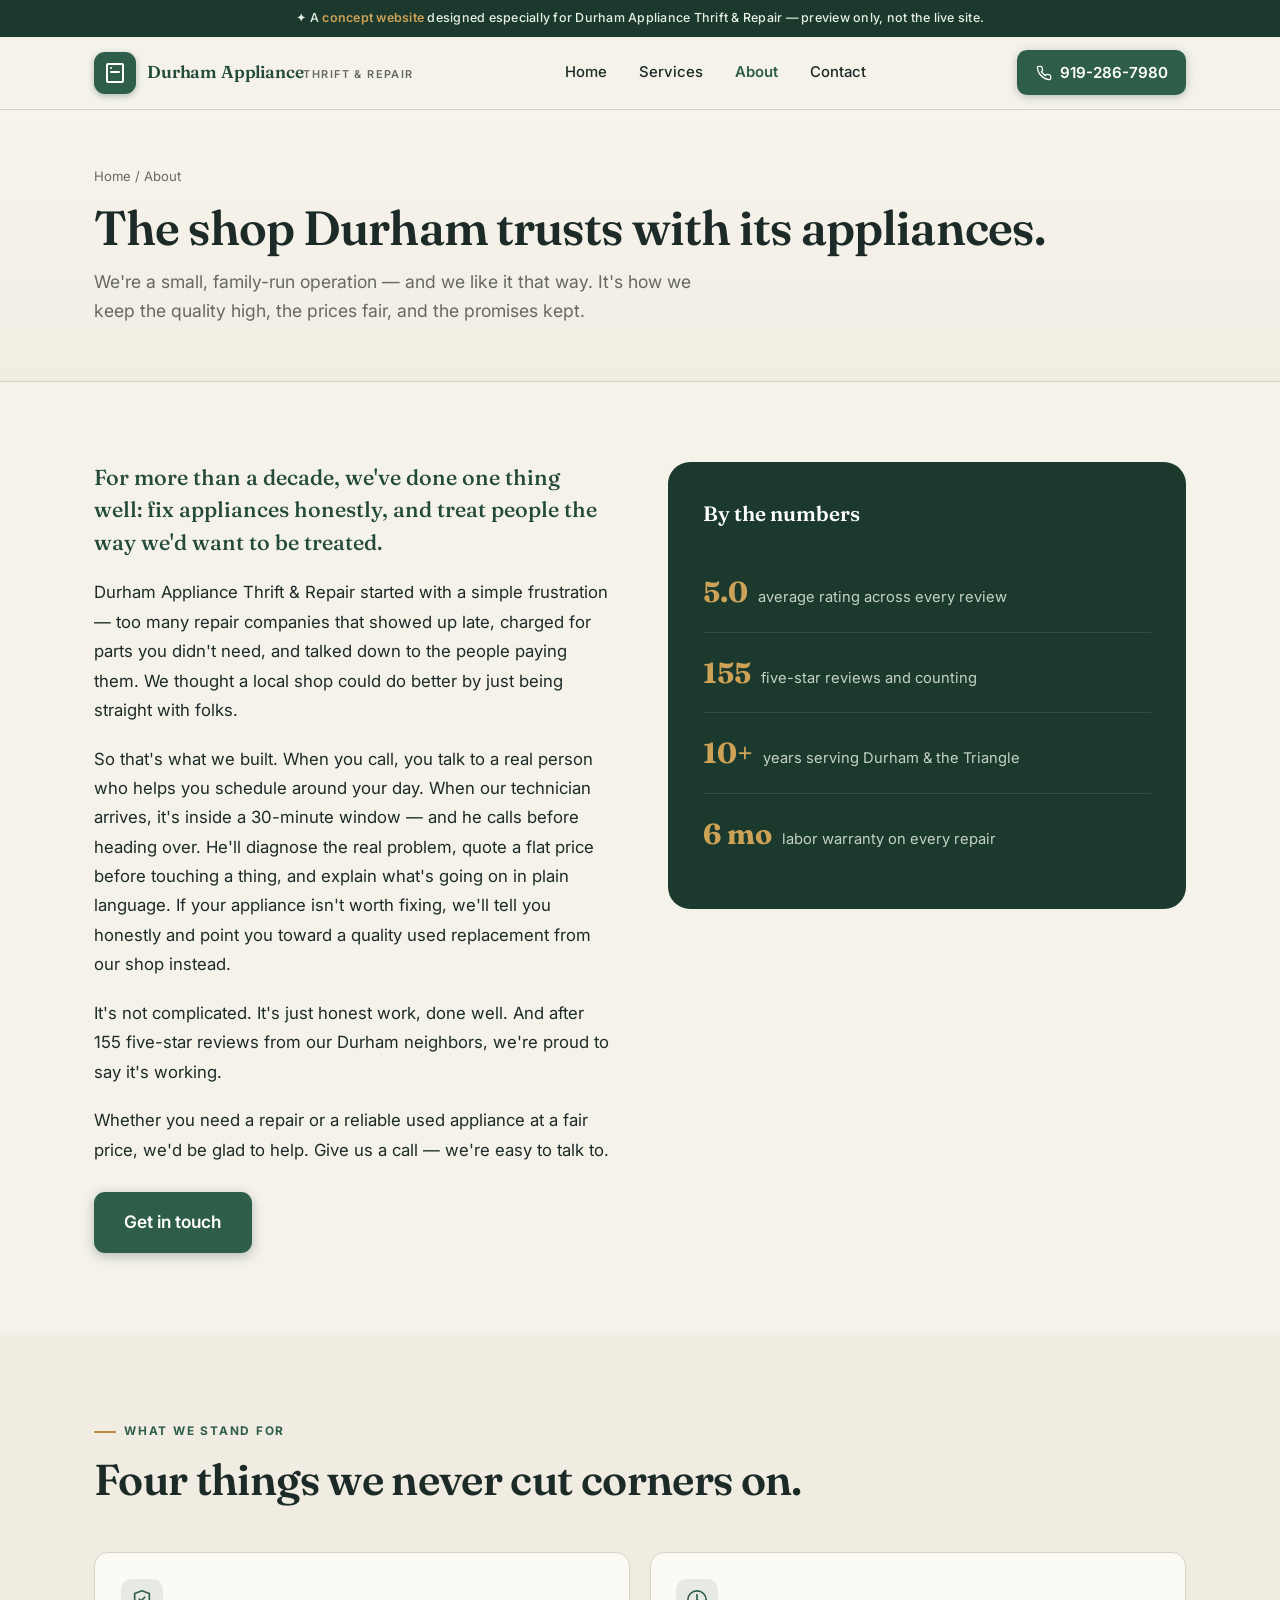
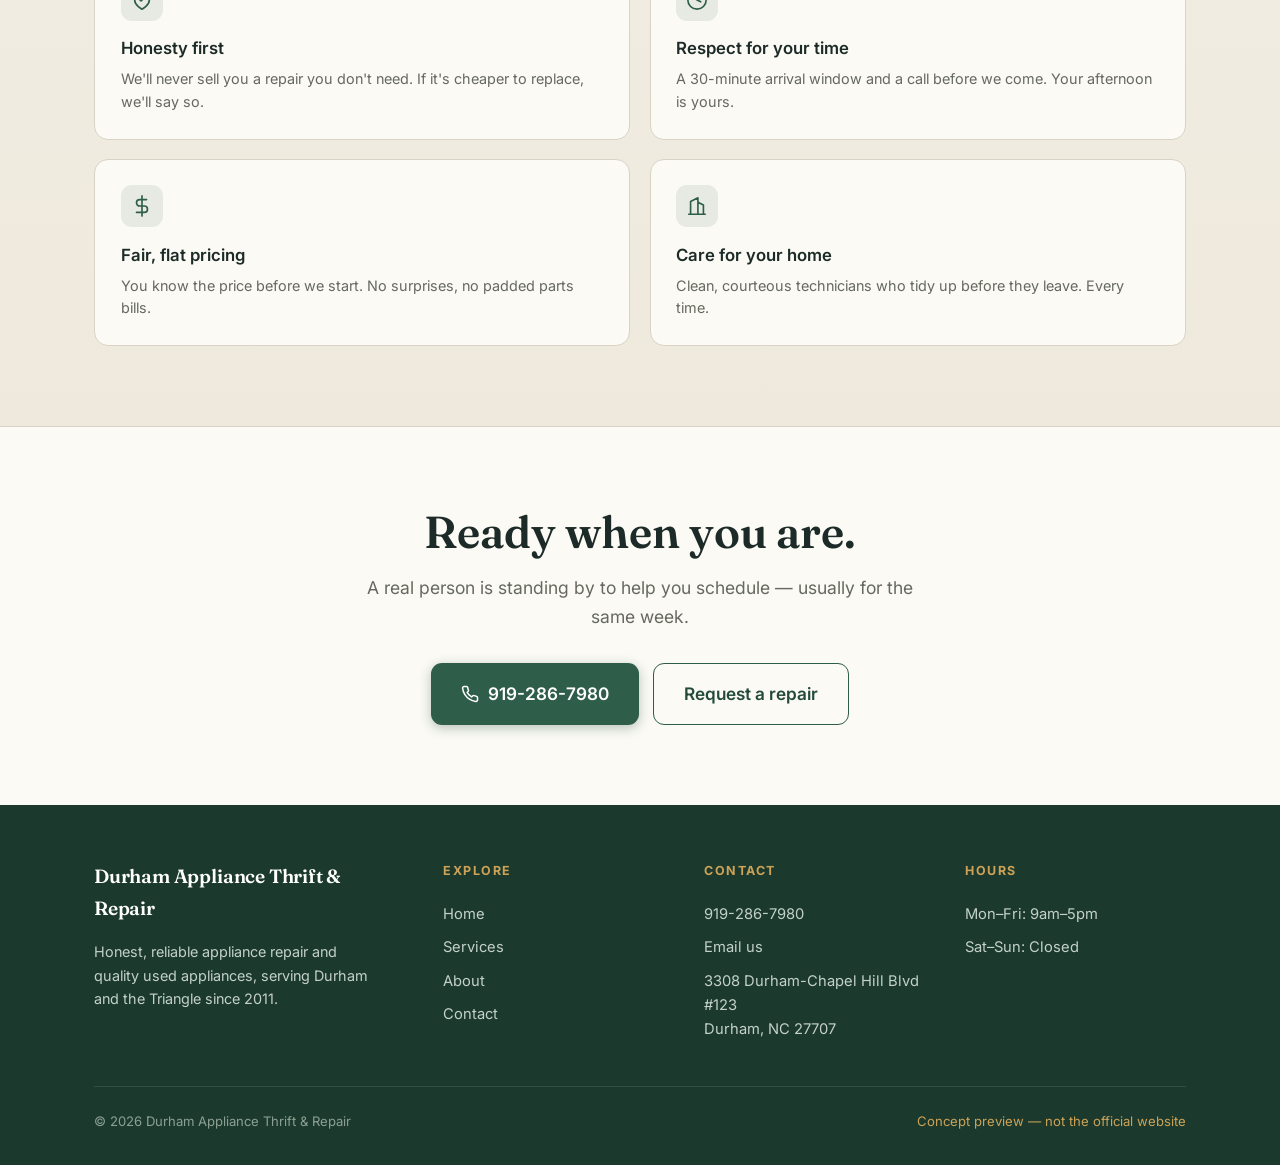
==== about.html @ 08f1b938 "feat: initial concept site for Durham Appliance Thrift & Repair" ====
<!DOCTYPE html>
<html lang="en">
<head>
<script>document.documentElement.classList.add("js")</script>
<meta charset="UTF-8">
<meta name="viewport" content="width=device-width, initial-scale=1.0">
<title>About Us — Durham Appliance Thrift &amp; Repair</title>
<meta name="description" content="A family-run Durham appliance repair shop built on honest work, fair prices, and 155 five-star reviews. Meet the team behind the wrench.">
<link rel="stylesheet" href="css/style.css">
</head>
<body>

<div class="concept-bar">✦ A <strong>concept website</strong> designed especially for Durham Appliance Thrift &amp; Repair — preview only, not the live site.</div>

<header class="site-header">
  <div class="header-inner">
    <a class="brand" href="index.html">
      <span class="brand-mark"><svg viewBox="0 0 24 24" fill="none" stroke="#fff" stroke-width="2" stroke-linecap="round" stroke-linejoin="round"><path d="M5 3h14a1 1 0 0 1 1 1v16a1 1 0 0 1-1 1H5a1 1 0 0 1-1-1V4a1 1 0 0 1 1-1Z"/><line x1="8" y1="7" x2="8" y2="7.01"/><line x1="8" y1="11" x2="16" y2="11"/></svg></span>
      <span class="brand-text"><span class="brand-name">Durham Appliance</span><span class="brand-sub">Thrift &amp; Repair</span></span>
    </a>
    <nav class="nav" id="nav">
      <a href="index.html">Home</a>
      <a href="services.html">Services</a>
      <a href="about.html" class="active">About</a>
      <a href="contact.html">Contact</a>
    </nav>
    <a href="tel:+19192867980" class="header-cta"><svg viewBox="0 0 24 24" fill="none" stroke="currentColor" stroke-width="2" stroke-linecap="round" stroke-linejoin="round"><path d="M22 16.92v3a2 2 0 0 1-2.18 2 19.79 19.79 0 0 1-8.63-3.07 19.5 19.5 0 0 1-6-6 19.79 19.79 0 0 1-3.07-8.67A2 2 0 0 1 4.11 2h3a2 2 0 0 1 2 1.72 12.84 12.84 0 0 0 .7 2.81 2 2 0 0 1-.45 2.11L8.09 9.91a16 16 0 0 0 6 6l1.27-1.27a2 2 0 0 1 2.11-.45 12.84 12.84 0 0 0 2.81.7A2 2 0 0 1 22 16.92Z"/></svg>919-286-7980</a>
    <button class="hamburger" id="hamburger" aria-label="Menu"><span></span><span></span><span></span></button>
  </div>
</header>

<section class="page-hero">
  <div class="wrap">
    <div class="crumb"><a href="index.html">Home</a> / About</div>
    <h1>The shop Durham trusts with its appliances.</h1>
    <p>We're a small, family-run operation — and we like it that way. It's how we keep the quality high, the prices fair, and the promises kept.</p>
  </div>
</section>

<section>
  <div class="wrap about-grid">
    <div class="about-body">
      <p class="lead">For more than a decade, we've done one thing well: fix appliances honestly, and treat people the way we'd want to be treated.</p>
      <p>Durham Appliance Thrift &amp; Repair started with a simple frustration — too many repair companies that showed up late, charged for parts you didn't need, and talked down to the people paying them. We thought a local shop could do better by just being straight with folks.</p>
      <p>So that's what we built. When you call, you talk to a real person who helps you schedule around your day. When our technician arrives, it's inside a 30-minute window — and he calls before heading over. He'll diagnose the real problem, quote a flat price before touching a thing, and explain what's going on in plain language. If your appliance isn't worth fixing, we'll tell you honestly and point you toward a quality used replacement from our shop instead.</p>
      <p>It's not complicated. It's just honest work, done well. And after 155 five-star reviews from our Durham neighbors, we're proud to say it's working.</p>
      <p>Whether you need a repair or a reliable used appliance at a fair price, we'd be glad to help. Give us a call — we're easy to talk to.</p>
      <a href="contact.html" class="btn btn-primary btn-lg" style="margin-top:.5rem">Get in touch</a>
    </div>
    <aside class="about-card">
      <h3>By the numbers</h3>
      <div class="about-stat"><span class="n">5.0</span><span class="l">average rating across every review</span></div>
      <div class="about-stat"><span class="n">155</span><span class="l">five-star reviews and counting</span></div>
      <div class="about-stat"><span class="n">10+</span><span class="l">years serving Durham &amp; the Triangle</span></div>
      <div class="about-stat"><span class="n">6 mo</span><span class="l">labor warranty on every repair</span></div>
    </aside>
  </div>
</section>

<section class="why">
  <div class="wrap">
    <span class="eyebrow">What we stand for</span>
    <h2 class="section-title">Four things we never cut corners on.</h2>
    <div class="values">
      <div class="value"><div class="vic"><svg viewBox="0 0 24 24" fill="none" stroke="currentColor" stroke-width="1.8" stroke-linecap="round" stroke-linejoin="round"><path d="M12 22s8-4 8-10V5l-8-3-8 3v7c0 6 8 10 8 10Z"/><polyline points="9 11 11 13 15 9"/></svg></div><h3>Honesty first</h3><p>We'll never sell you a repair you don't need. If it's cheaper to replace, we'll say so.</p></div>
      <div class="value"><div class="vic"><svg viewBox="0 0 24 24" fill="none" stroke="currentColor" stroke-width="1.8" stroke-linecap="round" stroke-linejoin="round"><circle cx="12" cy="12" r="10"/><polyline points="12 6 12 12 16 14"/></svg></div><h3>Respect for your time</h3><p>A 30-minute arrival window and a call before we come. Your afternoon is yours.</p></div>
      <div class="value"><div class="vic"><svg viewBox="0 0 24 24" fill="none" stroke="currentColor" stroke-width="1.8" stroke-linecap="round" stroke-linejoin="round"><line x1="12" y1="1" x2="12" y2="23"/><path d="M17 5H9.5a3.5 3.5 0 0 0 0 7h5a3.5 3.5 0 0 1 0 7H6"/></svg></div><h3>Fair, flat pricing</h3><p>You know the price before we start. No surprises, no padded parts bills.</p></div>
      <div class="value"><div class="vic"><svg viewBox="0 0 24 24" fill="none" stroke="currentColor" stroke-width="1.8" stroke-linecap="round" stroke-linejoin="round"><path d="M3 21h18M5 21V7l8-4v18M19 21V11l-6-3"/></svg></div><h3>Care for your home</h3><p>Clean, courteous technicians who tidy up before they leave. Every time.</p></div>
    </div>
  </div>
</section>

<section class="cta-band">
  <div class="wrap cta-inner">
    <h2>Ready when you are.</h2>
    <p>A real person is standing by to help you schedule — usually for the same week.</p>
    <div class="cta-actions">
      <a href="tel:+19192867980" class="btn btn-primary btn-lg"><svg viewBox="0 0 24 24" fill="none" stroke="currentColor" stroke-width="2" stroke-linecap="round" stroke-linejoin="round"><path d="M22 16.92v3a2 2 0 0 1-2.18 2 19.79 19.79 0 0 1-8.63-3.07 19.5 19.5 0 0 1-6-6 19.79 19.79 0 0 1-3.07-8.67A2 2 0 0 1 4.11 2h3a2 2 0 0 1 2 1.72 12.84 12.84 0 0 0 .7 2.81 2 2 0 0 1-.45 2.11L8.09 9.91a16 16 0 0 0 6 6l1.27-1.27a2 2 0 0 1 2.11-.45 12.84 12.84 0 0 0 2.81.7A2 2 0 0 1 22 16.92Z"/></svg>919-286-7980</a>
      <a href="contact.html" class="btn btn-ghost btn-lg">Request a repair</a>
    </div>
  </div>
</section>

<footer class="site-footer">
  <div class="wrap">
    <div class="foot-grid">
      <div class="foot-brand"><span class="brand-name" style="font-family:'Fraunces',serif;font-size:1.2rem">Durham Appliance Thrift &amp; Repair</span><p>Honest, reliable appliance repair and quality used appliances, serving Durham and the Triangle since 2011.</p></div>
      <div class="foot-col"><h4>Explore</h4><a href="index.html">Home</a><a href="services.html">Services</a><a href="about.html">About</a><a href="contact.html">Contact</a></div>
      <div class="foot-col"><h4>Contact</h4><a href="tel:+19192867980">919-286-7980</a><a href="mailto:repairs@durhamappliancethrift.com">Email us</a><p>3308 Durham-Chapel Hill Blvd #123<br>Durham, NC 27707</p></div>
      <div class="foot-col"><h4>Hours</h4><p>Mon–Fri: 9am–5pm</p><p>Sat–Sun: Closed</p></div>
    </div>
    <div class="foot-bottom"><span>© 2026 Durham Appliance Thrift &amp; Repair</span><span class="concept-note">Concept preview — not the official website</span></div>
  </div>
</footer>

<script>
  var h=document.getElementById('hamburger'),n=document.getElementById('nav');
  h.addEventListener('click',function(){n.classList.toggle('open')});
  var io=new IntersectionObserver(function(es){es.forEach(function(e){if(e.isIntersecting){e.target.classList.add('in');io.unobserve(e.target)}})},{threshold:.12});
  setTimeout(function(){document.querySelectorAll(".reveal").forEach(function(el){el.classList.add("in")})},1500);
  document.querySelectorAll('.value').forEach(function(el){el.classList.add('reveal');io.observe(el)});
</script>
</body>
</html>
---- css/style.css ----
/* ============================================================
   Durham Appliance Thrift & Repair — concept site
   Design: "The honest trade" — pine + brass, warm and grounded
   ============================================================ */

@import url('https://fonts.googleapis.com/css2?family=Fraunces:ital,opsz,wght@0,9..144,400;0,9..144,500;0,9..144,600;0,9..144,700;0,9..144,900;1,9..144,500&family=Inter:wght@400;500;600;700&display=swap');

:root{
  --ink:#1c2b27;
  --paper:#f5f2ea;
  --paper-card:#fbfaf5;
  --pine:#2e5d49;
  --pine-dark:#234a3a;
  --pine-deep:#1b3a2d;
  --brass:#bb8a3d;
  --brass-soft:#cda257;
  --clay:#b0492f;
  --stone:#e7e1d4;
  --line:#d9d3c5;
  --muted:#65695f;
  --radius:14px;
  --radius-lg:22px;
  --maxw:1140px;
  --shadow:0 1px 2px rgba(28,43,39,.04),0 8px 30px rgba(28,43,39,.07);
  --shadow-lg:0 4px 12px rgba(28,43,39,.08),0 24px 60px rgba(28,43,39,.12);
}

*{box-sizing:border-box;margin:0;padding:0}
html{scroll-behavior:smooth}
body{
  font-family:'Inter',system-ui,sans-serif;
  color:var(--ink);
  background:var(--paper);
  line-height:1.65;
  -webkit-font-smoothing:antialiased;
  font-size:17px;
}
img{max-width:100%;display:block}
a{color:inherit;text-decoration:none}

.wrap{max-width:var(--maxw);margin:0 auto;padding:0 1.5rem}

/* ---- Concept banner ---- */
.concept-bar{
  background:var(--pine-deep);
  color:#e8efe9;
  font-size:.78rem;
  letter-spacing:.02em;
  text-align:center;
  padding:.5rem 1rem;
  font-weight:500;
}
.concept-bar strong{color:var(--brass-soft);font-weight:600}

/* ---- Header ---- */
.site-header{
  position:sticky;top:0;z-index:50;
  background:rgba(245,242,234,.92);
  backdrop-filter:blur(10px);
  border-bottom:1px solid var(--line);
}
.header-inner{
  display:flex;align-items:center;justify-content:space-between;
  gap:1rem;padding:.85rem 1.5rem;max-width:var(--maxw);margin:0 auto;
}
.brand{display:flex;align-items:center;gap:.7rem;flex-shrink:0}
.brand-mark{
  width:42px;height:42px;border-radius:11px;flex-shrink:0;
  background:var(--pine);display:grid;place-items:center;
  box-shadow:0 2px 6px rgba(35,74,58,.35);
}
.brand-mark svg{width:24px;height:24px}
.brand-text{line-height:1.15}
.brand-name{
  font-family:'Fraunces',serif;font-weight:600;font-size:1.08rem;
  color:var(--pine-dark);letter-spacing:-.01em;
}
.brand-sub{font-size:.68rem;letter-spacing:.13em;text-transform:uppercase;color:var(--muted);font-weight:600}

.nav{display:flex;align-items:center;gap:.3rem}
.nav a{
  padding:.5rem .85rem;border-radius:8px;font-size:.93rem;font-weight:500;
  color:var(--ink);transition:background .15s,color .15s;
}
.nav a:hover{background:var(--stone)}
.nav a.active{color:var(--pine);font-weight:600}

.header-cta{
  display:inline-flex;align-items:center;gap:.5rem;
  background:var(--pine);color:#fff;font-weight:600;font-size:.95rem;
  padding:.62rem 1.15rem;border-radius:10px;white-space:nowrap;
  transition:background .15s,transform .1s;box-shadow:0 2px 8px rgba(35,74,58,.3);
}
.header-cta:hover{background:var(--pine-dark);transform:translateY(-1px)}
.header-cta svg{width:16px;height:16px}

.hamburger{display:none;background:none;border:1.5px solid var(--line);border-radius:9px;padding:.5rem;cursor:pointer}
.hamburger span{display:block;width:20px;height:2px;background:var(--ink);margin:4px 0;border-radius:2px;transition:.2s}

/* ---- Buttons ---- */
.btn{
  display:inline-flex;align-items:center;gap:.55rem;justify-content:center;
  font-weight:600;font-size:1rem;padding:.85rem 1.6rem;border-radius:11px;
  cursor:pointer;border:none;transition:background .15s,transform .1s,box-shadow .15s;
}
.btn svg{width:18px;height:18px}
.btn-primary{background:var(--pine);color:#fff;box-shadow:0 3px 12px rgba(35,74,58,.32)}
.btn-primary:hover{background:var(--pine-dark);transform:translateY(-1px)}
.btn-brass{background:var(--brass);color:#241a06;box-shadow:0 3px 12px rgba(187,138,61,.32)}
.btn-brass:hover{background:var(--brass-soft);transform:translateY(-1px)}
.btn-ghost{background:transparent;color:var(--pine-dark);border:1.5px solid var(--pine);}
.btn-ghost:hover{background:var(--pine);color:#fff}
.btn-lg{font-size:1.08rem;padding:1rem 1.9rem}

/* ---- Eyebrow / section heads ---- */
.eyebrow{
  display:inline-flex;align-items:center;gap:.5rem;
  font-size:.74rem;font-weight:700;letter-spacing:.15em;text-transform:uppercase;
  color:var(--pine);margin-bottom:1rem;
}
.eyebrow::before{content:'';width:22px;height:2px;background:var(--brass);border-radius:2px}
.section-title{
  font-family:'Fraunces',serif;font-weight:600;line-height:1.08;
  font-size:clamp(1.8rem,4vw,2.7rem);letter-spacing:-.015em;color:var(--ink);
}
.section-lead{font-size:1.08rem;color:var(--muted);max-width:560px;margin-top:1rem;line-height:1.7}

section{padding:5rem 0}

/* ---- HERO ---- */
.hero{
  position:relative;overflow:hidden;
  background:
    radial-gradient(120% 90% at 85% -10%,rgba(187,138,61,.10),transparent 55%),
    linear-gradient(180deg,#f7f4ec 0%,#f1ede3 100%);
  border-bottom:1px solid var(--line);
}
.hero-grid{
  display:grid;grid-template-columns:1.15fr .85fr;gap:3.5rem;align-items:center;
  padding:4.5rem 0 4rem;
}
.hero h1{
  font-family:'Fraunces',serif;font-weight:600;
  font-size:clamp(2.3rem,5.2vw,3.7rem);line-height:1.04;letter-spacing:-.02em;
  margin-bottom:1.25rem;
}
.hero h1 em{font-style:italic;color:var(--pine);font-weight:600}
.hero-sub{font-size:1.15rem;color:var(--muted);line-height:1.65;margin-bottom:2rem;max-width:520px}
.hero-actions{display:flex;flex-wrap:wrap;gap:.85rem;margin-bottom:2rem}
.hero-microtrust{display:flex;align-items:center;gap:1.4rem;flex-wrap:wrap;font-size:.86rem;color:var(--muted);font-weight:500}
.hero-microtrust .dot{display:inline-flex;align-items:center;gap:.4rem}
.hero-microtrust svg{width:15px;height:15px;color:var(--pine)}

/* Trust seal card */
.seal{
  background:var(--paper-card);border:1px solid var(--line);border-radius:var(--radius-lg);
  box-shadow:var(--shadow-lg);padding:2rem 1.9rem;position:relative;
}
.seal::before{
  content:'';position:absolute;inset:0;border-radius:var(--radius-lg);
  border:1px solid rgba(187,138,61,.25);pointer-events:none;margin:5px;
}
.seal-top{display:flex;align-items:center;gap:1rem;padding-bottom:1.3rem;border-bottom:1px dashed var(--line);margin-bottom:1.3rem}
.seal-score{font-family:'Fraunces',serif;font-weight:700;font-size:3rem;line-height:1;color:var(--pine-dark)}
.seal-stars{color:var(--brass);font-size:1.05rem;letter-spacing:.1em}
.seal-reviews{font-size:.84rem;color:var(--muted);font-weight:500;margin-top:.15rem}
.seal-list{display:flex;flex-direction:column;gap:.95rem}
.seal-item{display:flex;gap:.75rem;align-items:flex-start}
.seal-check{
  width:24px;height:24px;border-radius:50%;background:rgba(46,93,73,.1);
  display:grid;place-items:center;flex-shrink:0;margin-top:.1rem;
}
.seal-check svg{width:14px;height:14px;color:var(--pine)}
.seal-item b{font-weight:600;font-size:.96rem;display:block}
.seal-item span{font-size:.84rem;color:var(--muted);line-height:1.45}

/* ---- Dual path ---- */
.dual{background:var(--pine-deep);color:#eef3ee}
.dual-grid{display:grid;grid-template-columns:1fr 1fr;gap:1.5rem}
.dual-card{
  background:rgba(255,255,255,.04);border:1px solid rgba(255,255,255,.1);
  border-radius:var(--radius-lg);padding:2.3rem;transition:transform .2s,border-color .2s,background .2s;
}
.dual-card:hover{transform:translateY(-3px);border-color:rgba(187,138,61,.5);background:rgba(255,255,255,.06)}
.dual-icon{
  width:54px;height:54px;border-radius:14px;background:var(--brass);
  display:grid;place-items:center;margin-bottom:1.3rem;
}
.dual-icon svg{width:28px;height:28px;color:#241a06}
.dual-card h3{font-family:'Fraunces',serif;font-weight:600;font-size:1.45rem;margin-bottom:.6rem;color:#fff}
.dual-card p{color:#c4d1c8;font-size:.98rem;line-height:1.6;margin-bottom:1.4rem}
.dual-link{display:inline-flex;align-items:center;gap:.45rem;color:var(--brass-soft);font-weight:600;font-size:.95rem}
.dual-link svg{width:16px;height:16px;transition:transform .15s}
.dual-card:hover .dual-link svg{transform:translateX(4px)}

/* ---- Services grid ---- */
.svc-grid{display:grid;grid-template-columns:repeat(4,1fr);gap:1.1rem;margin-top:3rem}
.svc-card{
  background:var(--paper-card);border:1px solid var(--line);border-radius:var(--radius);
  padding:1.6rem 1.4rem;transition:transform .18s,box-shadow .18s,border-color .18s;
}
.svc-card:hover{transform:translateY(-3px);box-shadow:var(--shadow);border-color:rgba(46,93,73,.3)}
.svc-ic{
  width:46px;height:46px;border-radius:12px;background:var(--stone);
  display:grid;place-items:center;margin-bottom:1rem;
}
.svc-ic svg{width:24px;height:24px;color:var(--pine)}
.svc-card h3{font-weight:600;font-size:1.05rem;margin-bottom:.35rem}
.svc-card p{font-size:.88rem;color:var(--muted);line-height:1.5}

/* ---- Why / promise band ---- */
.why{background:linear-gradient(180deg,#f1ede3,#efe9dd)}
.why-grid{display:grid;grid-template-columns:repeat(3,1fr);gap:1.5rem;margin-top:3rem}
.why-card{background:var(--paper-card);border:1px solid var(--line);border-radius:var(--radius-lg);padding:2rem;box-shadow:var(--shadow)}
.why-num{font-family:'Fraunces',serif;font-weight:700;font-size:1.05rem;color:var(--brass);margin-bottom:.8rem}
.why-card h3{font-family:'Fraunces',serif;font-weight:600;font-size:1.3rem;margin-bottom:.55rem}
.why-card p{font-size:.95rem;color:var(--muted);line-height:1.6}

/* ---- Reviews ---- */
.rev-grid{display:grid;grid-template-columns:repeat(3,1fr);gap:1.3rem;margin-top:3rem}
.rev-card{background:var(--paper-card);border:1px solid var(--line);border-radius:var(--radius-lg);padding:1.8rem;display:flex;flex-direction:column;gap:1rem}
.rev-stars{color:var(--brass);font-size:.95rem;letter-spacing:.12em}
.rev-text{font-size:.98rem;line-height:1.65;color:var(--ink);flex:1}
.rev-by{display:flex;align-items:center;gap:.7rem;border-top:1px solid var(--line);padding-top:1rem}
.rev-av{width:38px;height:38px;border-radius:50%;background:var(--pine);color:#fff;display:grid;place-items:center;font-weight:600;font-size:.95rem;flex-shrink:0}
.rev-name{font-weight:600;font-size:.9rem}
.rev-meta{font-size:.78rem;color:var(--muted)}

/* ---- Service area ---- */
.area{background:var(--pine);color:#eef3ee}
.area-grid{display:grid;grid-template-columns:1fr 1fr;gap:3rem;align-items:center}
.area h2{font-family:'Fraunces',serif;font-weight:600;font-size:clamp(1.8rem,4vw,2.5rem);line-height:1.1;margin-bottom:1rem;color:#fff}
.area p{color:#c4d1c8;font-size:1.05rem;line-height:1.7;margin-bottom:1.5rem}
.area-chips{display:flex;flex-wrap:wrap;gap:.55rem}
.area-chip{background:rgba(255,255,255,.08);border:1px solid rgba(255,255,255,.14);border-radius:100px;padding:.4rem .95rem;font-size:.86rem;font-weight:500}

/* ---- CTA band ---- */
.cta-band{background:var(--paper-card);border-top:1px solid var(--line)}
.cta-inner{text-align:center;max-width:640px;margin:0 auto}
.cta-inner h2{font-family:'Fraunces',serif;font-weight:600;font-size:clamp(1.9rem,4.2vw,2.8rem);line-height:1.1;margin-bottom:1rem}
.cta-inner h2 em{font-style:italic;color:var(--pine)}
.cta-inner p{font-size:1.1rem;color:var(--muted);margin-bottom:2rem}
.cta-actions{display:flex;gap:.85rem;justify-content:center;flex-wrap:wrap}

/* ---- Footer ---- */
.site-footer{background:var(--pine-deep);color:#c4d1c8;padding:3.5rem 0 2rem}
.foot-grid{display:grid;grid-template-columns:1.4fr 1fr 1fr 1fr;gap:2.5rem;padding-bottom:2.5rem;border-bottom:1px solid rgba(255,255,255,.1)}
.foot-brand .brand-name{color:#fff}
.foot-brand p{font-size:.9rem;line-height:1.6;margin-top:1rem;max-width:280px}
.foot-col h4{font-size:.78rem;letter-spacing:.12em;text-transform:uppercase;color:var(--brass-soft);margin-bottom:1rem;font-weight:700}
.foot-col a,.foot-col p{display:block;font-size:.92rem;color:#c4d1c8;padding:.28rem 0;transition:color .15s}
.foot-col a:hover{color:#fff}
.foot-bottom{padding-top:1.5rem;display:flex;justify-content:space-between;align-items:center;gap:1rem;flex-wrap:wrap;font-size:.82rem;color:#8ba093}
.foot-bottom .concept-note{color:var(--brass-soft)}

/* ---- Page hero (interior) ---- */
.page-hero{background:linear-gradient(180deg,#f7f4ec,#f1ede3);border-bottom:1px solid var(--line);padding:3.5rem 0}
.page-hero h1{font-family:'Fraunces',serif;font-weight:600;font-size:clamp(2rem,4.5vw,3rem);line-height:1.06;letter-spacing:-.02em;margin-bottom:.8rem}
.page-hero p{font-size:1.1rem;color:var(--muted);max-width:620px}
.crumb{font-size:.82rem;color:var(--muted);margin-bottom:1rem}
.crumb a:hover{color:var(--pine)}

/* ---- Services page detail ---- */
.svc-detail{display:flex;flex-direction:column;gap:1.2rem;margin-top:2.5rem}
.svc-row{display:grid;grid-template-columns:auto 1fr auto;gap:1.5rem;align-items:center;background:var(--paper-card);border:1px solid var(--line);border-radius:var(--radius-lg);padding:1.6rem 1.8rem;transition:border-color .18s,box-shadow .18s}
.svc-row:hover{border-color:rgba(46,93,73,.3);box-shadow:var(--shadow)}
.svc-row-ic{width:56px;height:56px;border-radius:14px;background:var(--stone);display:grid;place-items:center;flex-shrink:0}
.svc-row-ic svg{width:28px;height:28px;color:var(--pine)}
.svc-row h3{font-family:'Fraunces',serif;font-weight:600;font-size:1.25rem;margin-bottom:.3rem}
.svc-row p{font-size:.94rem;color:var(--muted);line-height:1.55}
.svc-row .btn{flex-shrink:0}

/* ---- About ---- */
.about-grid{display:grid;grid-template-columns:1fr 1fr;gap:3.5rem;align-items:start}
.about-body p{margin-bottom:1.2rem;font-size:1.05rem;line-height:1.75;color:var(--ink)}
.about-body p.lead{font-family:'Fraunces',serif;font-size:1.35rem;line-height:1.5;color:var(--pine-dark);font-weight:500}
.about-card{background:var(--pine-deep);color:#eef3ee;border-radius:var(--radius-lg);padding:2.2rem;position:sticky;top:90px}
.about-card h3{font-family:'Fraunces',serif;font-weight:600;font-size:1.3rem;color:#fff;margin-bottom:1.3rem}
.about-stat{display:flex;align-items:baseline;gap:.6rem;padding:1rem 0;border-bottom:1px solid rgba(255,255,255,.1)}
.about-stat:last-of-type{border-bottom:none}
.about-stat .n{font-family:'Fraunces',serif;font-weight:700;font-size:1.8rem;color:var(--brass-soft)}
.about-stat .l{font-size:.92rem;color:#c4d1c8}
.values{display:grid;grid-template-columns:repeat(2,1fr);gap:1.2rem;margin-top:3rem}
.value{background:var(--paper-card);border:1px solid var(--line);border-radius:var(--radius);padding:1.6rem}
.value .vic{width:42px;height:42px;border-radius:11px;background:rgba(46,93,73,.1);display:grid;place-items:center;margin-bottom:.9rem}
.value .vic svg{width:22px;height:22px;color:var(--pine)}
.value h3{font-weight:600;font-size:1.05rem;margin-bottom:.35rem}
.value p{font-size:.9rem;color:var(--muted);line-height:1.55}

/* ---- Contact ---- */
.contact-grid{display:grid;grid-template-columns:1fr 1fr;gap:3rem;align-items:start}
.contact-info{display:flex;flex-direction:column;gap:1.3rem}
.ci-card{background:var(--paper-card);border:1px solid var(--line);border-radius:var(--radius);padding:1.5rem;display:flex;gap:1rem;align-items:flex-start}
.ci-ic{width:46px;height:46px;border-radius:12px;background:rgba(46,93,73,.1);display:grid;place-items:center;flex-shrink:0}
.ci-ic svg{width:22px;height:22px;color:var(--pine)}
.ci-card h3{font-size:.78rem;letter-spacing:.1em;text-transform:uppercase;color:var(--muted);margin-bottom:.3rem;font-weight:700}
.ci-card p,.ci-card a{font-size:1.02rem;font-weight:500;line-height:1.5}
.ci-card a:hover{color:var(--pine)}
.ci-hours{font-size:.92rem !important;font-weight:400 !important;color:var(--muted)}

.form-card{background:var(--paper-card);border:1px solid var(--line);border-radius:var(--radius-lg);padding:2.2rem;box-shadow:var(--shadow)}
.form-card h2{font-family:'Fraunces',serif;font-weight:600;font-size:1.5rem;margin-bottom:.4rem}
.form-card .fc-sub{font-size:.95rem;color:var(--muted);margin-bottom:1.6rem}
.field{margin-bottom:1.1rem}
.field label{display:block;font-size:.85rem;font-weight:600;margin-bottom:.4rem}
.field label .req{color:var(--clay)}
.field input,.field select,.field textarea{
  width:100%;border:1.5px solid var(--line);border-radius:10px;
  padding:.7rem .9rem;font-size:.98rem;font-family:inherit;color:var(--ink);
  background:#fff;transition:border-color .15s,box-shadow .15s;
}
.field input:focus,.field select:focus,.field textarea:focus{
  outline:none;border-color:var(--pine);box-shadow:0 0 0 3px rgba(46,93,73,.12);
}
.field textarea{resize:vertical;min-height:110px}
.field-row{display:grid;grid-template-columns:1fr 1fr;gap:1rem}
.form-note{font-size:.82rem;color:var(--muted);margin-top:.6rem;text-align:center}

/* ---- Responsive ---- */
@media(max-width:920px){
  .hero-grid{grid-template-columns:1fr;gap:2.5rem}
  .seal{max-width:460px}
  .svc-grid{grid-template-columns:1fr 1fr}
  .why-grid,.rev-grid{grid-template-columns:1fr}
  .dual-grid,.area-grid,.about-grid,.contact-grid,.values{grid-template-columns:1fr}
  .foot-grid{grid-template-columns:1fr 1fr;gap:2rem}
  .about-card{position:static}
  .nav,.header-cta{display:none}
  .hamburger{display:block}
  .nav.open{
    display:flex;flex-direction:column;position:absolute;top:100%;left:0;right:0;
    background:var(--paper);border-bottom:1px solid var(--line);padding:1rem 1.5rem;gap:.2rem;
  }
  .nav.open a{padding:.7rem .5rem}
}
@media(max-width:560px){
  body{font-size:16px}
  section{padding:3.5rem 0}
  .svc-grid{grid-template-columns:1fr}
  .field-row{grid-template-columns:1fr}
  .foot-grid{grid-template-columns:1fr}
  .svc-row{grid-template-columns:auto 1fr;gap:1rem}
  .svc-row .btn{grid-column:1/-1}
  .hero h1{font-size:2.1rem}
}

@media(prefers-reduced-motion:reduce){
  *{animation:none !important;transition:none !important;scroll-behavior:auto}
}

/* reveal — only hides when JS is active (progressive enhancement, never blank) */
html.js .reveal{opacity:0;transform:translateY(16px);transition:opacity .6s ease,transform .6s ease}
html.js .reveal.in{opacity:1;transform:none}
@media(prefers-reduced-motion:reduce){html.js .reveal{opacity:1;transform:none}}
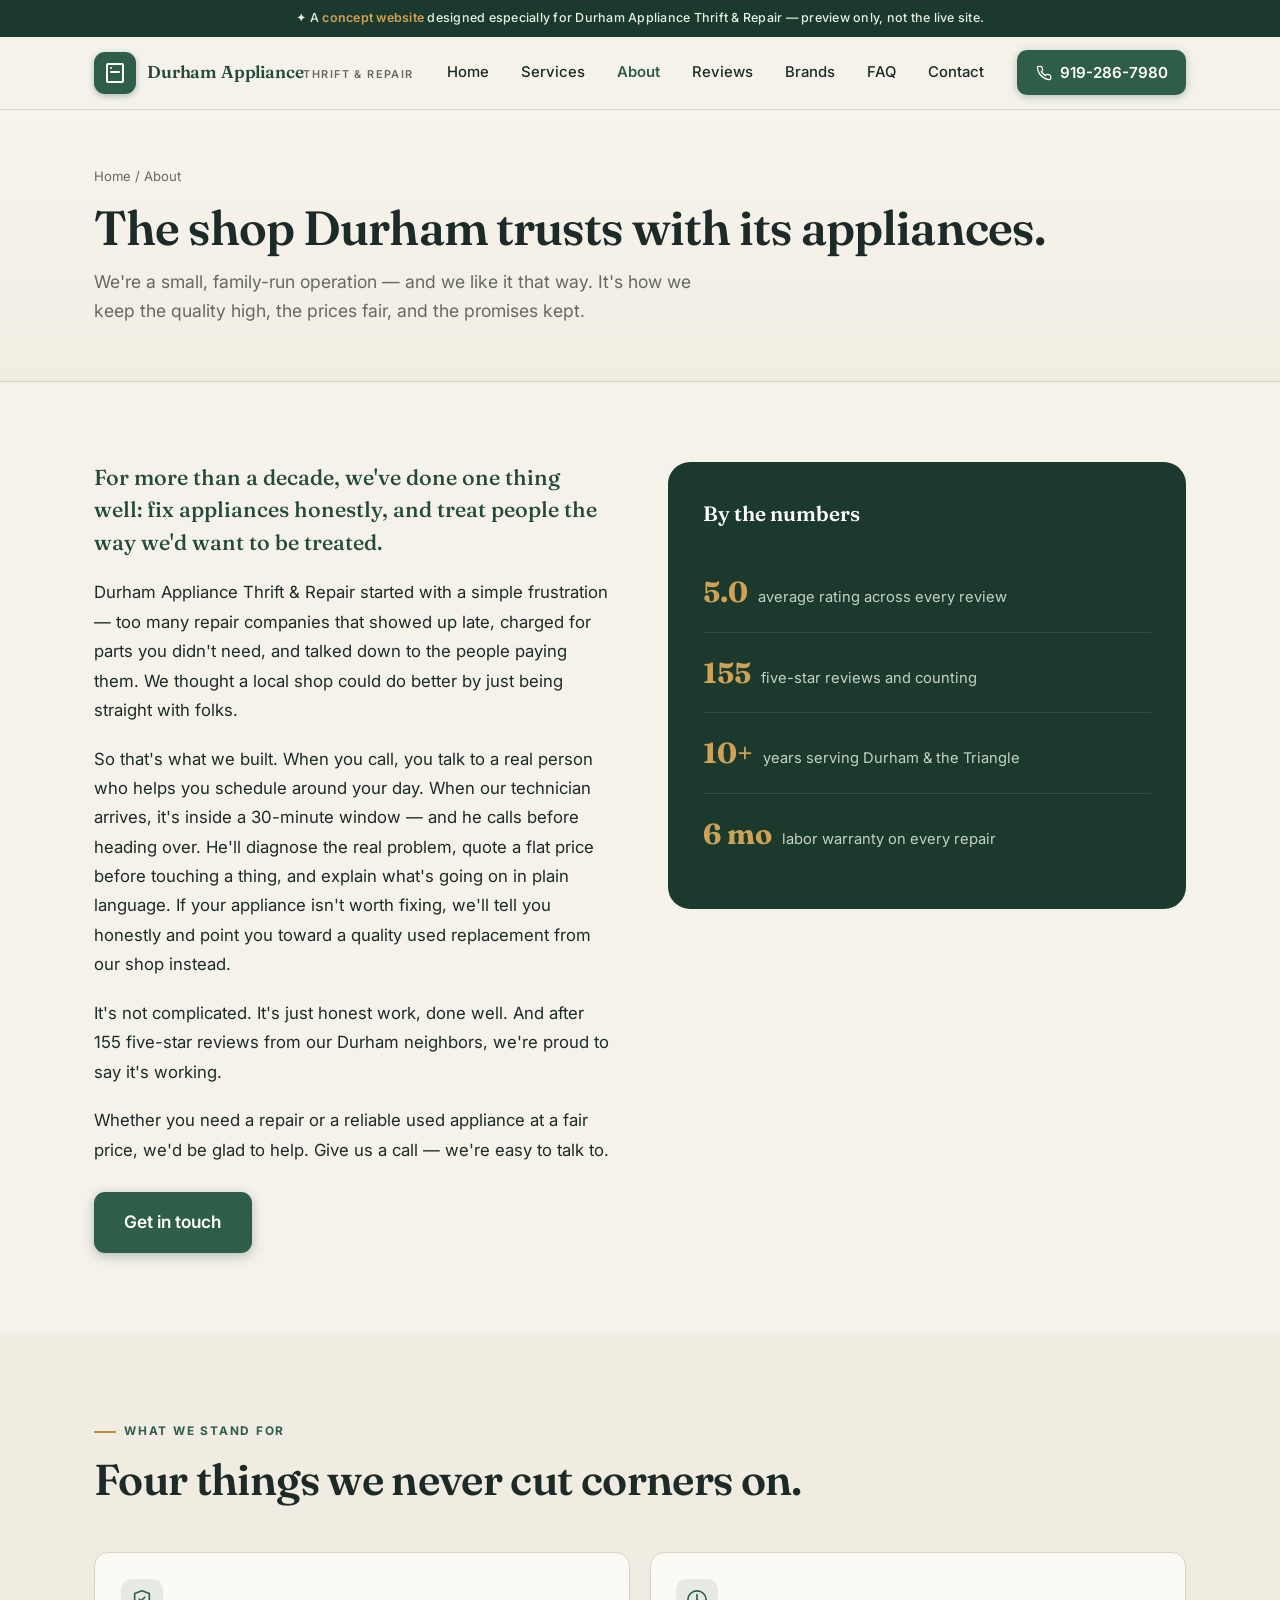
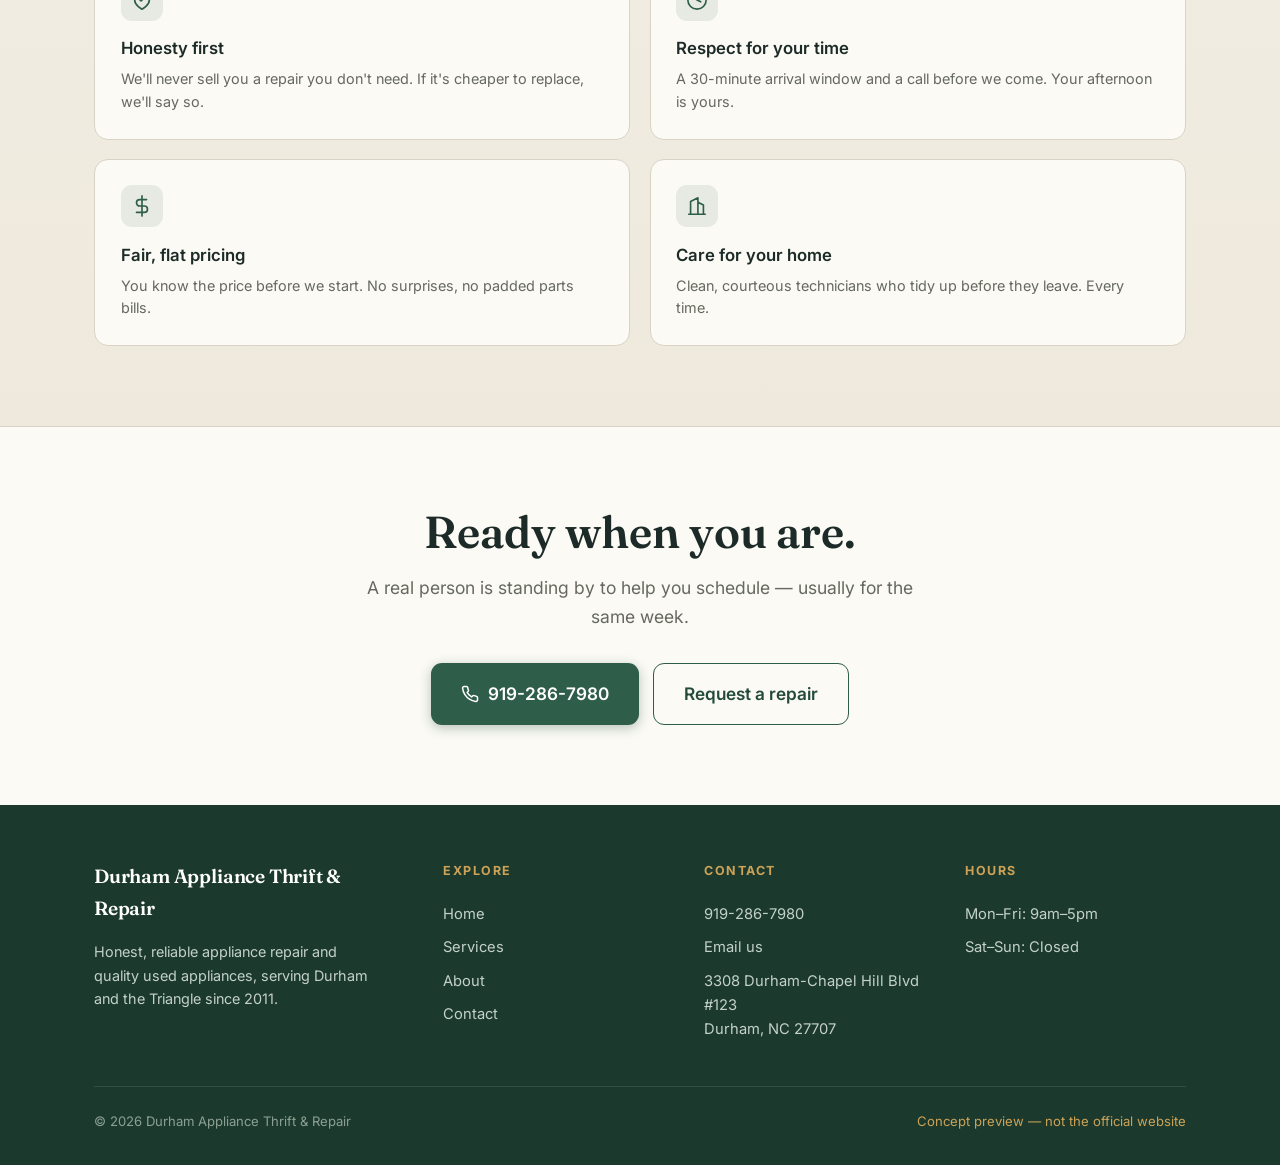
==== commit d81262c3: "feat: expand to full site — add testimonials, brands, FAQ pages + photos" ====
--- a/about.html
+++ b/about.html
@@ -22,6 +22,9 @@
       <a href="index.html">Home</a>
       <a href="services.html">Services</a>
       <a href="about.html" class="active">About</a>
+      <a href="testimonials.html">Reviews</a>
+      <a href="brands.html">Brands</a>
+      <a href="faq.html">FAQ</a>
       <a href="contact.html">Contact</a>
     </nav>
     <a href="tel:+19192867980" class="header-cta"><svg viewBox="0 0 24 24" fill="none" stroke="currentColor" stroke-width="2" stroke-linecap="round" stroke-linejoin="round"><path d="M22 16.92v3a2 2 0 0 1-2.18 2 19.79 19.79 0 0 1-8.63-3.07 19.5 19.5 0 0 1-6-6 19.79 19.79 0 0 1-3.07-8.67A2 2 0 0 1 4.11 2h3a2 2 0 0 1 2 1.72 12.84 12.84 0 0 0 .7 2.81 2 2 0 0 1-.45 2.11L8.09 9.91a16 16 0 0 0 6 6l1.27-1.27a2 2 0 0 1 2.11-.45 12.84 12.84 0 0 0 2.81.7A2 2 0 0 1 22 16.92Z"/></svg>919-286-7980</a>
--- a/css/style.css
+++ b/css/style.css
@@ -318,7 +318,7 @@
 
 /* ---- Responsive ---- */
 @media(max-width:920px){
-  .hero-grid{grid-template-columns:1fr;gap:2.5rem}
+  .hero-grid{grid-template-columns:1fr;gap:2.5rem;padding:3.5rem 1.5rem 3rem}
   .seal{max-width:460px}
   .svc-grid{grid-template-columns:1fr 1fr}
   .why-grid,.rev-grid{grid-template-columns:1fr}
@@ -342,6 +342,8 @@
   .svc-row{grid-template-columns:auto 1fr;gap:1rem}
   .svc-row .btn{grid-column:1/-1}
   .hero h1{font-size:2.1rem}
+  .hero-actions{flex-direction:column}
+  .btn-lg{width:100%;justify-content:center}
 }
 
 @media(prefers-reduced-motion:reduce){
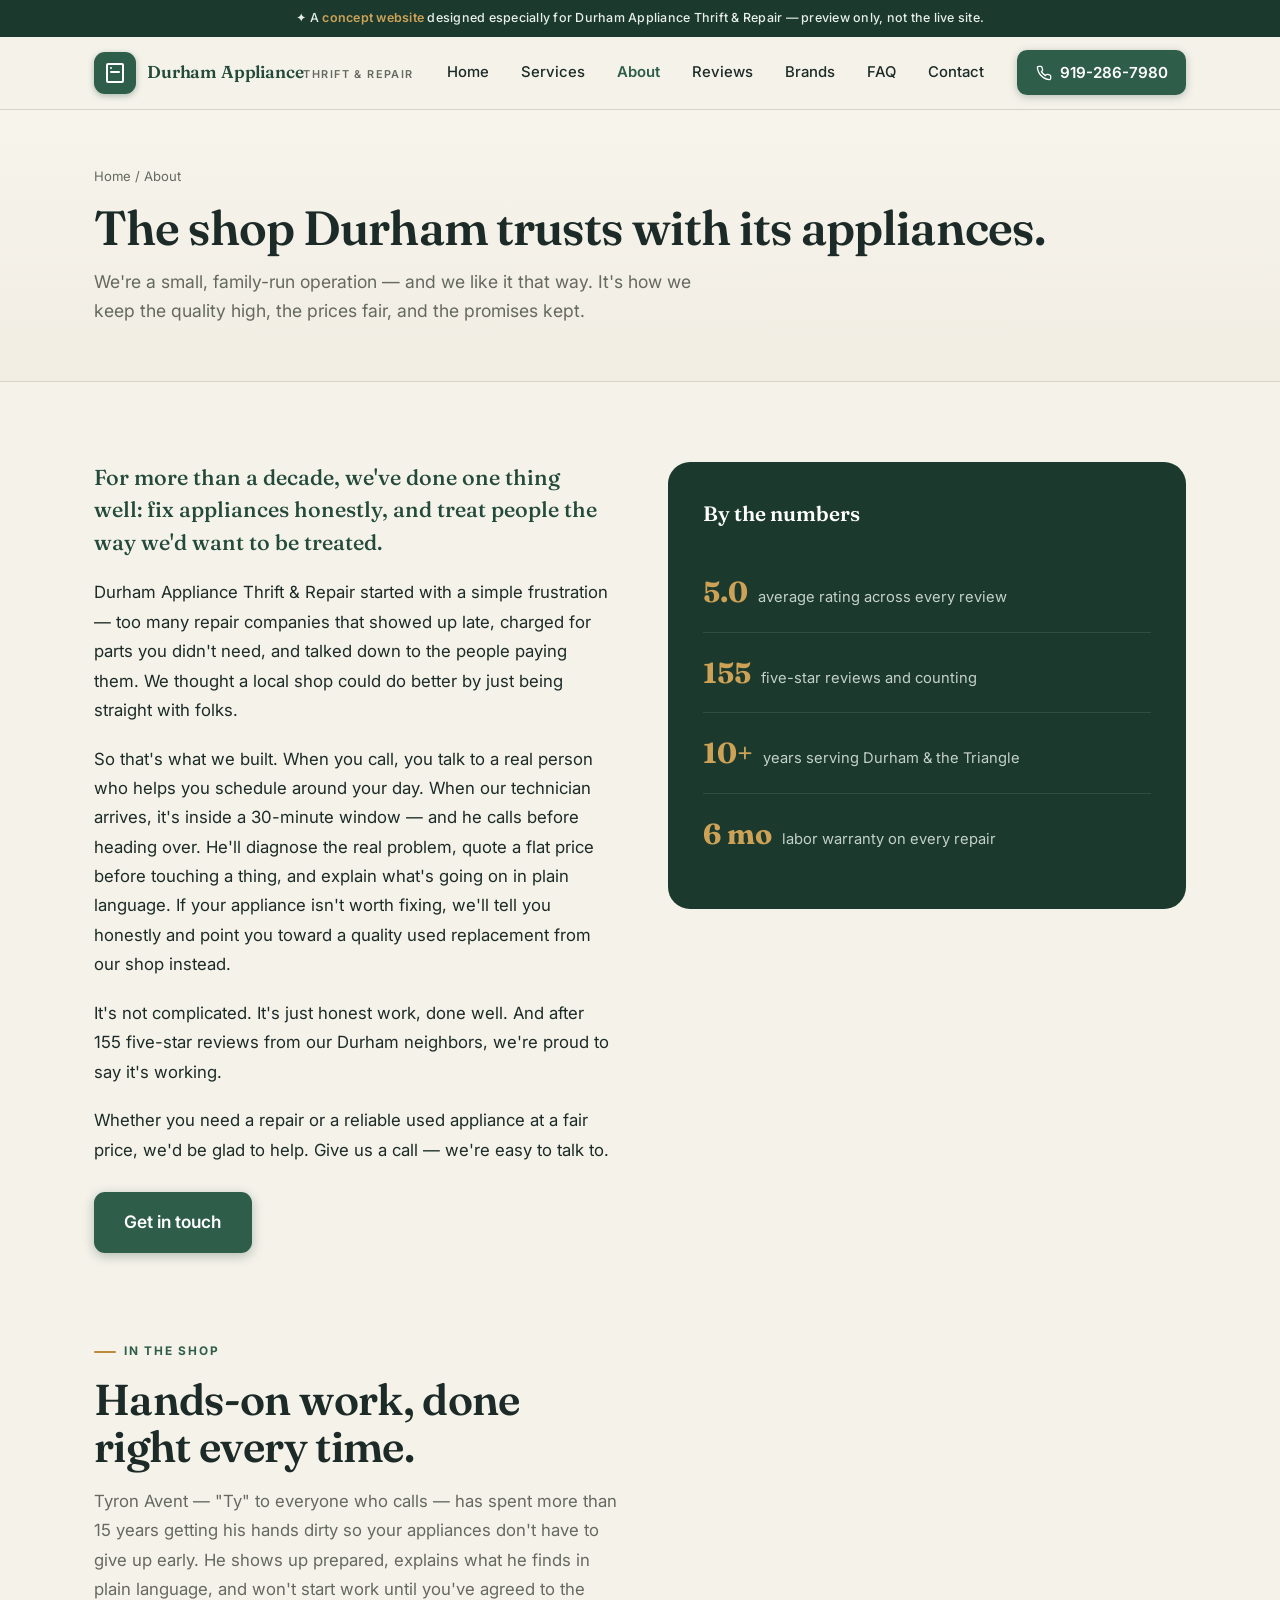
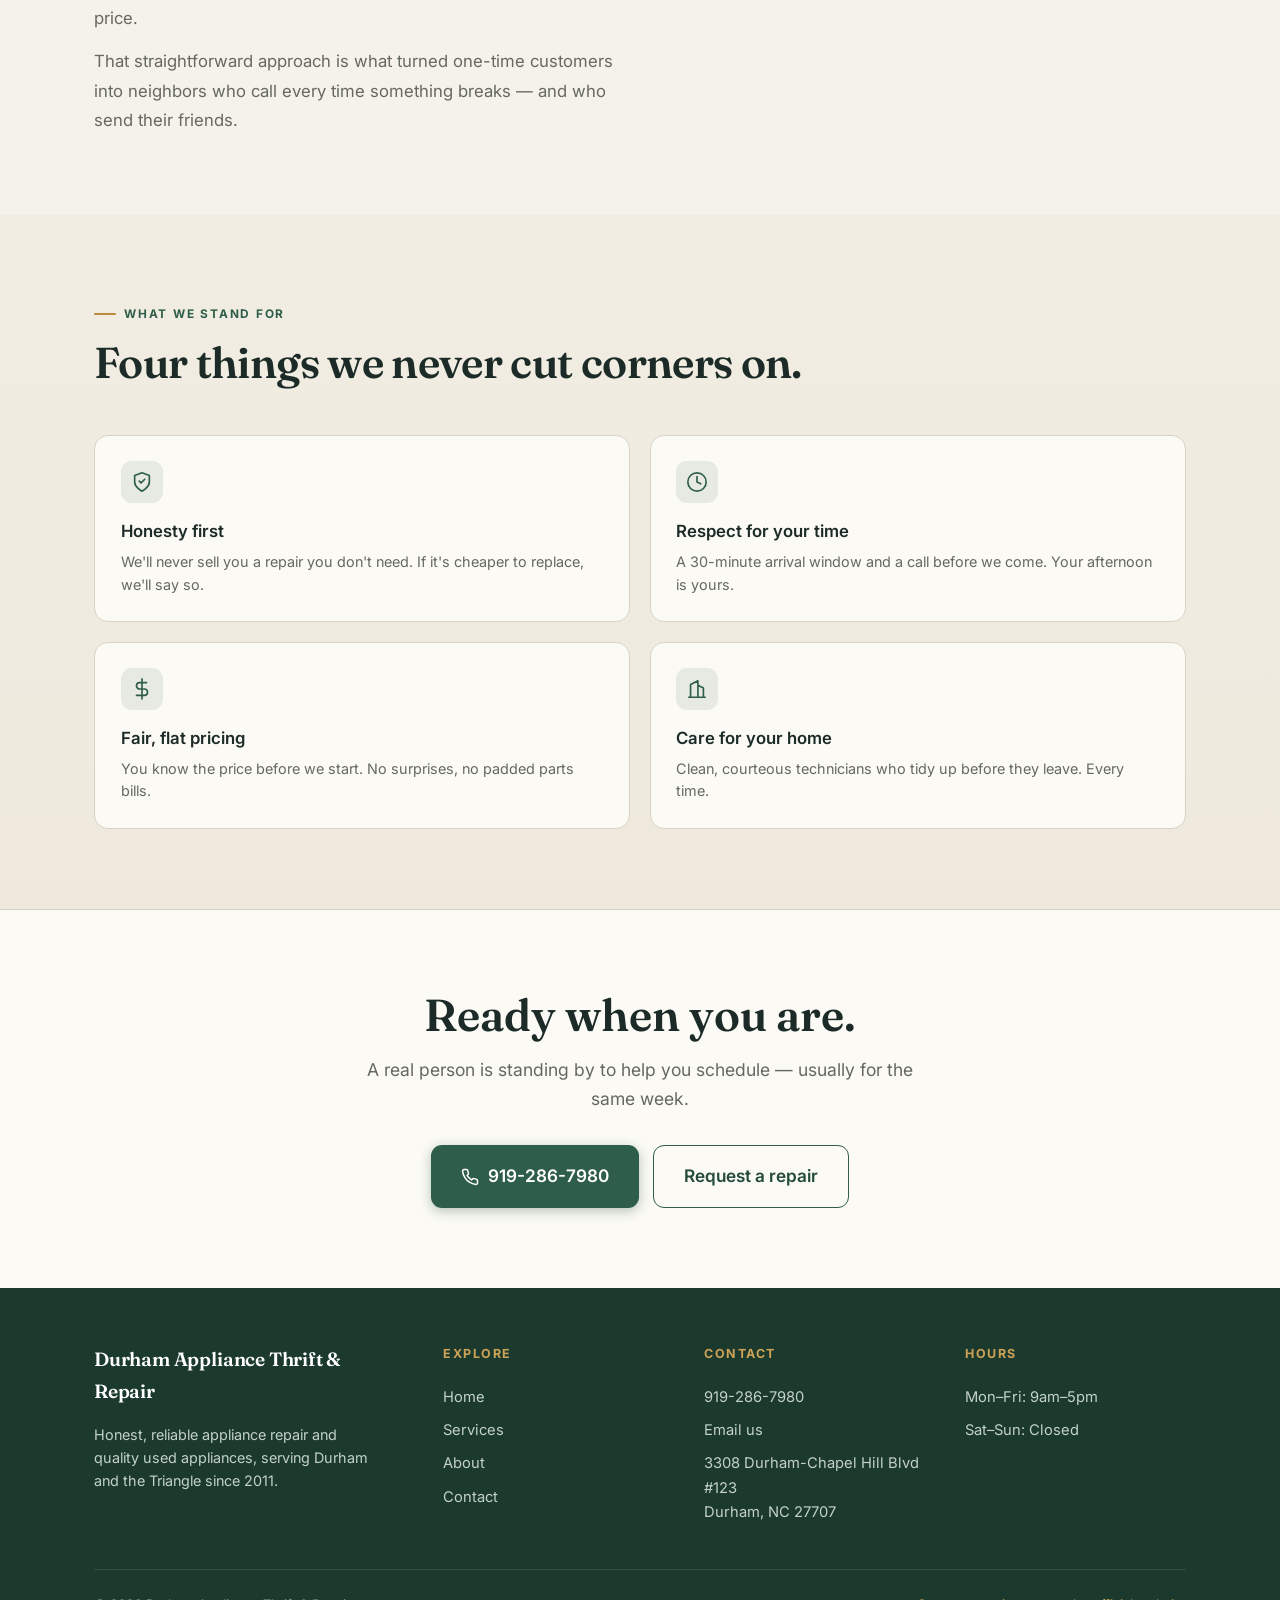
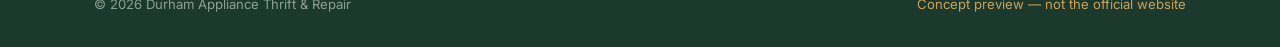
==== commit ac3955c8: "feat: add brand logos, hero photos across all pages" ====
--- a/about.html
+++ b/about.html
@@ -7,6 +7,11 @@
 <title>About Us — Durham Appliance Thrift &amp; Repair</title>
 <meta name="description" content="A family-run Durham appliance repair shop built on honest work, fair prices, and 155 five-star reviews. Meet the team behind the wrench.">
 <link rel="stylesheet" href="css/style.css">
+<style>
+.about-photo-grid{display:grid;grid-template-columns:1fr 1fr;gap:2.5rem;align-items:center}
+.about-photo-img{width:100%;height:420px;object-fit:cover;border-radius:var(--radius-lg);box-shadow:var(--shadow-lg)}
+@media(max-width:920px){.about-photo-grid{grid-template-columns:1fr}.about-photo-img{height:260px}}
+</style>
 </head>
 <body>
 
@@ -60,6 +65,23 @@
   </div>
 </section>
 
+<section style="padding-top:0">
+  <div class="wrap">
+    <div class="about-photo-grid">
+      <img class="about-photo-img"
+        src="https://images.unsplash.com/photo-1581092918056-0c4c3acd3789?w=800&q=80"
+        alt="Technician working on an appliance"
+        onerror="this.style.display='none'">
+      <div>
+        <span class="eyebrow">In the shop</span>
+        <h2 class="section-title">Hands-on work, done right every time.</h2>
+        <p style="color:var(--muted);line-height:1.75;margin-top:1rem;font-size:1.05rem">Tyron Avent — "Ty" to everyone who calls — has spent more than 15 years getting his hands dirty so your appliances don't have to give up early. He shows up prepared, explains what he finds in plain language, and won't start work until you've agreed to the price.</p>
+        <p style="color:var(--muted);line-height:1.75;margin-top:.85rem;font-size:1.05rem">That straightforward approach is what turned one-time customers into neighbors who call every time something breaks — and who send their friends.</p>
+      </div>
+    </div>
+  </div>
+</section>
+
 <section class="why">
   <div class="wrap">
     <span class="eyebrow">What we stand for</span>
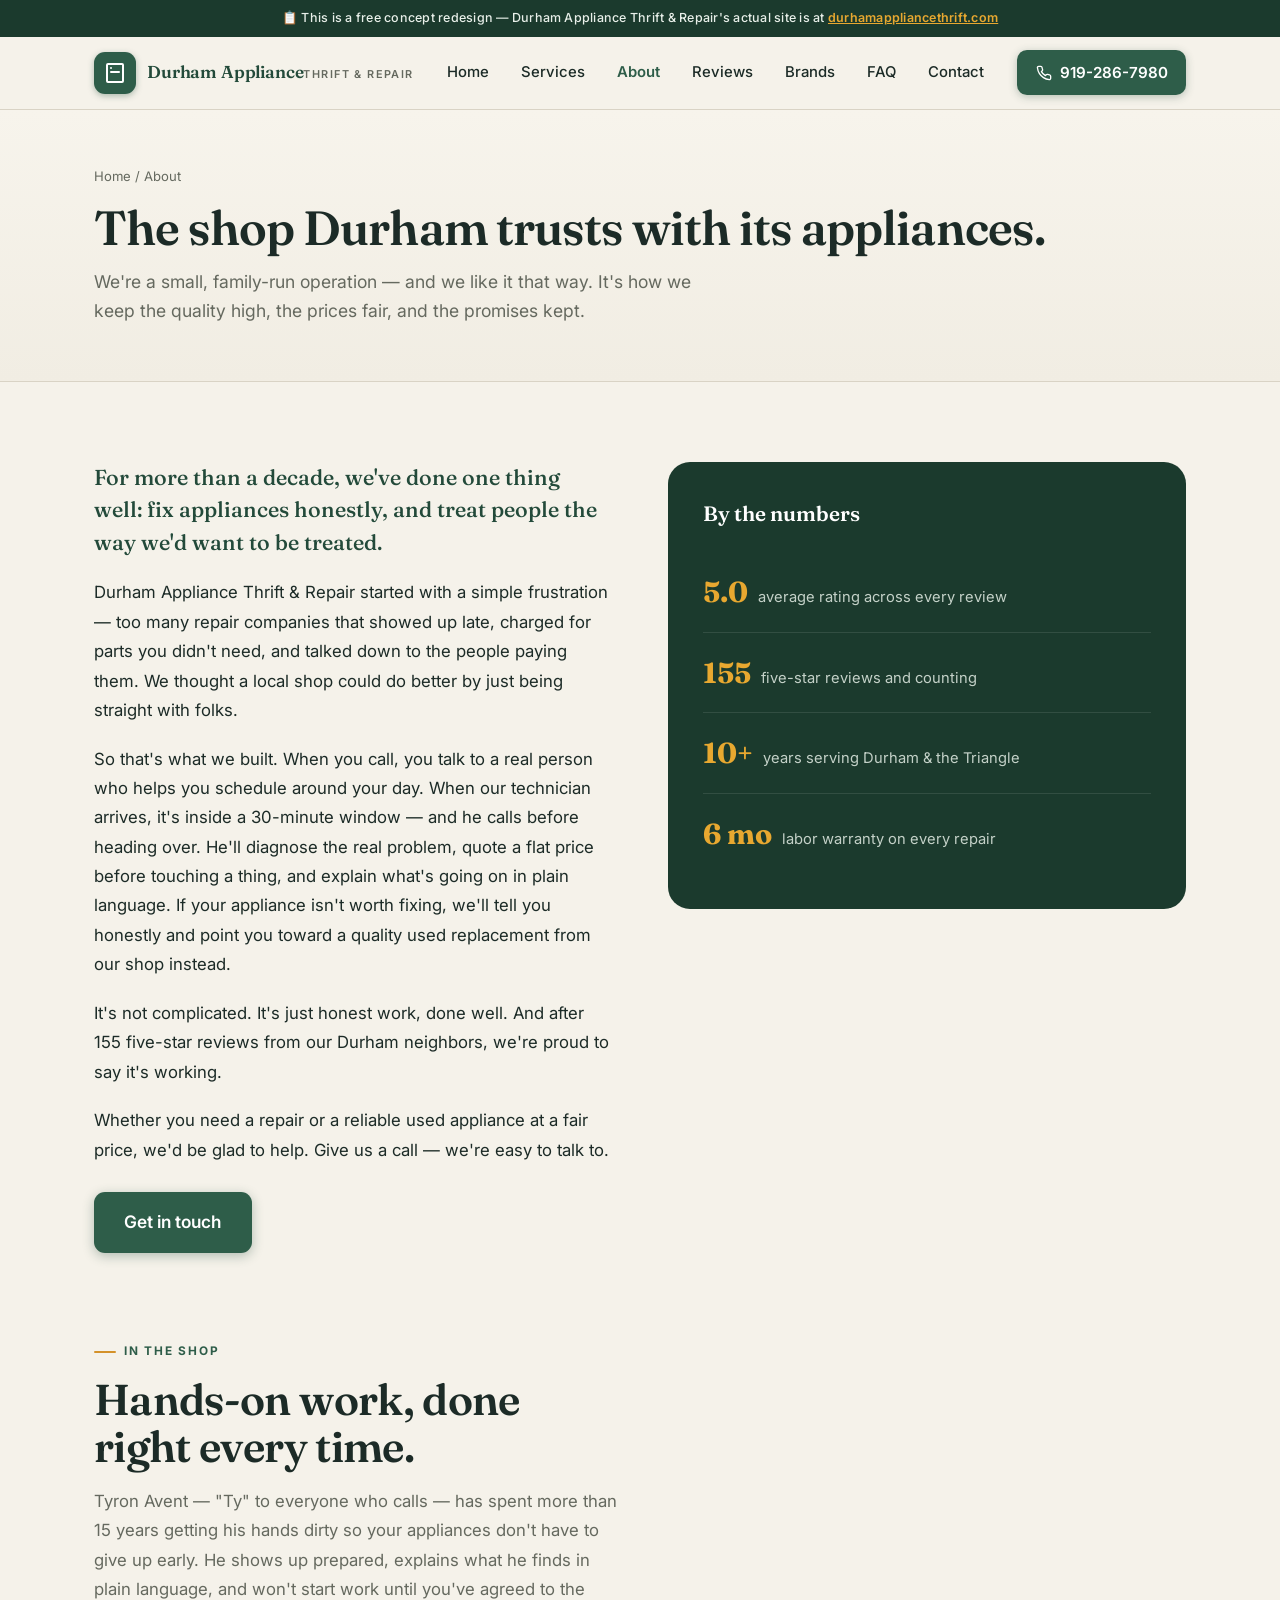
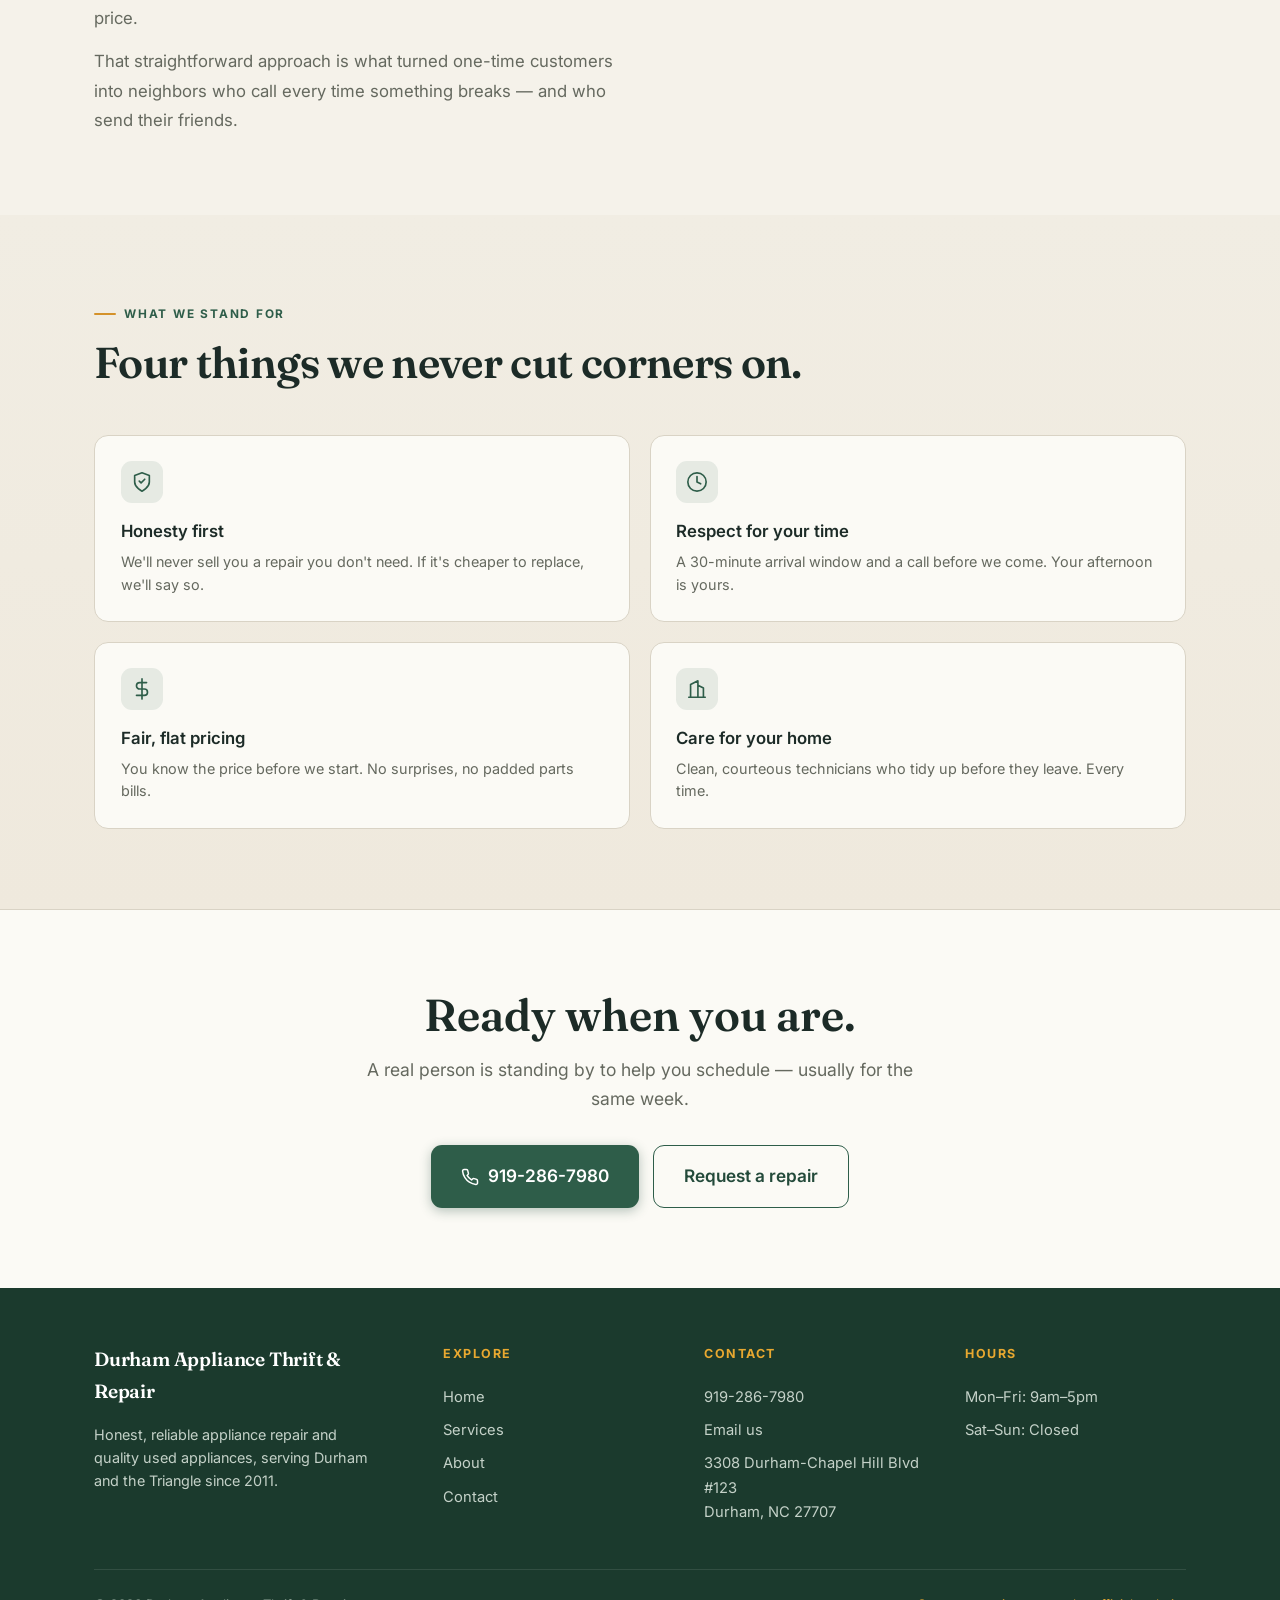
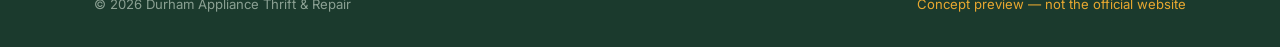
==== commit 02fcc69e: "fix: use local Range-image and laundry photos for slider" ====
--- a/about.html
+++ b/about.html
@@ -15,7 +15,7 @@
 </head>
 <body>
 
-<div class="concept-bar">✦ A <strong>concept website</strong> designed especially for Durham Appliance Thrift &amp; Repair — preview only, not the live site.</div>
+<div class="concept-bar">📋 This is a free concept redesign — Durham Appliance Thrift &amp; Repair's actual site is at <a href="https://durhamappliancethrift.com" target="_blank" rel="noopener">durhamappliancethrift.com</a></div>
 
 <header class="site-header">
   <div class="header-inner">
--- a/css/style.css
+++ b/css/style.css
@@ -12,8 +12,8 @@
   --pine:#2e5d49;
   --pine-dark:#234a3a;
   --pine-deep:#1b3a2d;
-  --brass:#bb8a3d;
-  --brass-soft:#cda257;
+  --brass:#d4922a;
+  --brass-soft:#e8a830;
   --clay:#b0492f;
   --stone:#e7e1d4;
   --line:#d9d3c5;
@@ -51,6 +51,7 @@
   font-weight:500;
 }
 .concept-bar strong{color:var(--brass-soft);font-weight:600}
+.concept-bar a{color:var(--brass-soft);text-decoration:underline;font-weight:600}
 
 /* ---- Header ---- */
 .site-header{
@@ -130,26 +131,54 @@
 /* ---- HERO ---- */
 .hero{
   position:relative;overflow:hidden;
-  background:
-    radial-gradient(120% 90% at 85% -10%,rgba(187,138,61,.10),transparent 55%),
-    linear-gradient(180deg,#f7f4ec 0%,#f1ede3 100%);
   border-bottom:1px solid var(--line);
 }
+.hero-slides{
+  position:absolute;inset:0;z-index:0;
+}
+.hero-slide{
+  position:absolute;inset:0;
+  background-size:cover;background-position:center;
+  opacity:0;transition:opacity 1.2s ease-in-out;
+}
+.hero-slide.active{opacity:1;}
+.hero-overlay{
+  position:absolute;inset:0;
+  background:linear-gradient(rgba(46,93,73,0.62),rgba(46,93,73,0.62));
+  z-index:1;
+}
+.hero-dots{
+  position:absolute;bottom:18px;left:50%;transform:translateX(-50%);
+  display:flex;gap:10px;z-index:3;
+}
+.hero-dot{
+  width:10px;height:10px;border-radius:50%;
+  border:2px solid rgba(255,255,255,0.6);
+  background:transparent;cursor:pointer;
+  transition:background 0.3s,border-color 0.3s;padding:0;
+}
+.hero-dot.active{background:#fff;border-color:#fff;}
 .hero-grid{
+  position:relative;z-index:2;
   display:grid;grid-template-columns:1.15fr .85fr;gap:3.5rem;align-items:center;
   padding:4.5rem 0 4rem;
 }
 .hero h1{
   font-family:'Fraunces',serif;font-weight:600;
   font-size:clamp(2.3rem,5.2vw,3.7rem);line-height:1.04;letter-spacing:-.02em;
-  margin-bottom:1.25rem;
-}
-.hero h1 em{font-style:italic;color:var(--pine);font-weight:600}
-.hero-sub{font-size:1.15rem;color:var(--muted);line-height:1.65;margin-bottom:2rem;max-width:520px}
+  margin-bottom:1.25rem;color:#fff;
+  text-shadow:0 2px 8px rgba(0,0,0,0.4);
+}
+.hero h1 em{font-style:italic;color:var(--brass-soft);font-weight:600}
+.hero-sub{font-size:1.15rem;color:rgba(255,255,255,0.82);line-height:1.65;margin-bottom:2rem;max-width:520px;text-shadow:0 1px 4px rgba(0,0,0,0.5);}
 .hero-actions{display:flex;flex-wrap:wrap;gap:.85rem;margin-bottom:2rem}
-.hero-microtrust{display:flex;align-items:center;gap:1.4rem;flex-wrap:wrap;font-size:.86rem;color:var(--muted);font-weight:500}
+.hero-microtrust{display:flex;align-items:center;gap:1.4rem;flex-wrap:wrap;font-size:.86rem;color:rgba(255,255,255,0.7);font-weight:500}
 .hero-microtrust .dot{display:inline-flex;align-items:center;gap:.4rem}
 .hero-microtrust svg{width:15px;height:15px;color:var(--pine)}
+.hero .btn-ghost{color:#fff;border-color:rgba(255,255,255,0.6);}
+.hero .btn-ghost:hover{background:#fff;color:var(--pine-dark);}
+.hero .eyebrow{color:var(--brass-soft);}
+.hero .eyebrow::before{background:var(--brass-soft);}
 
 /* Trust seal card */
 .seal{
